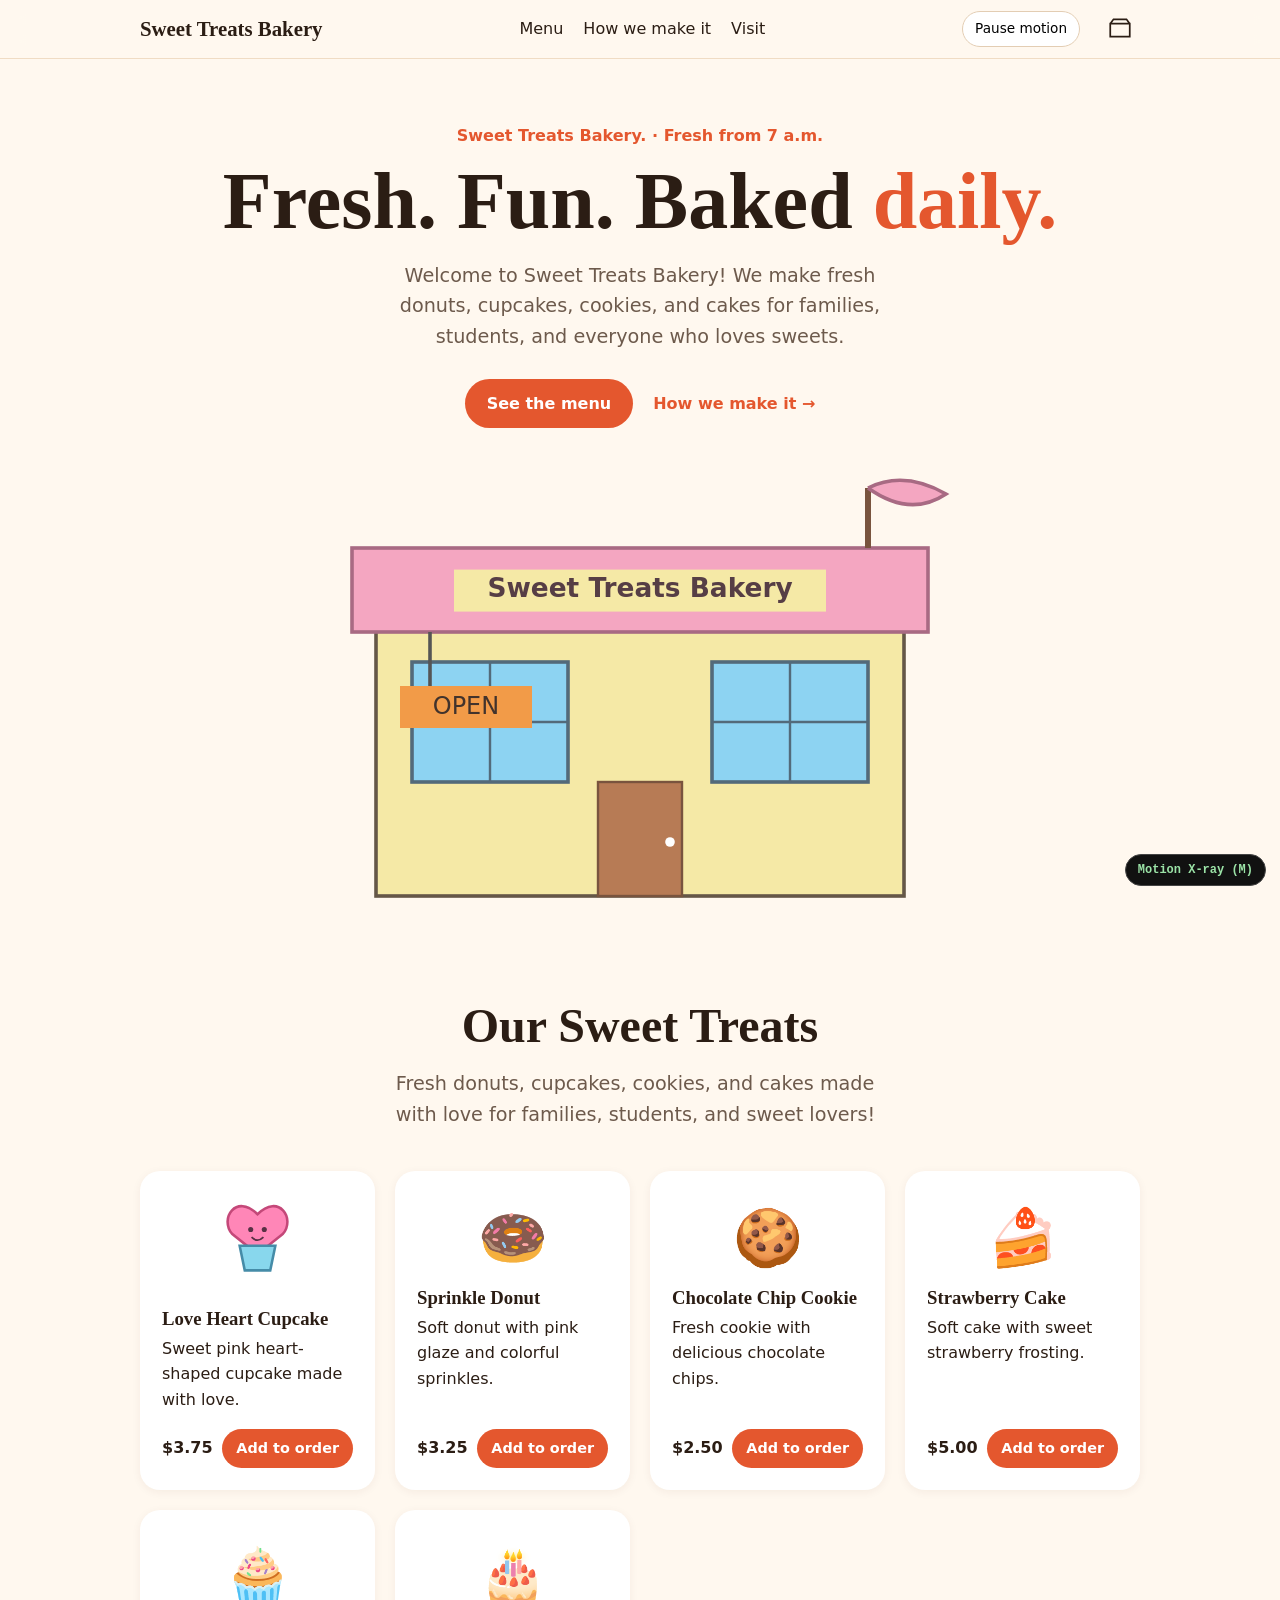
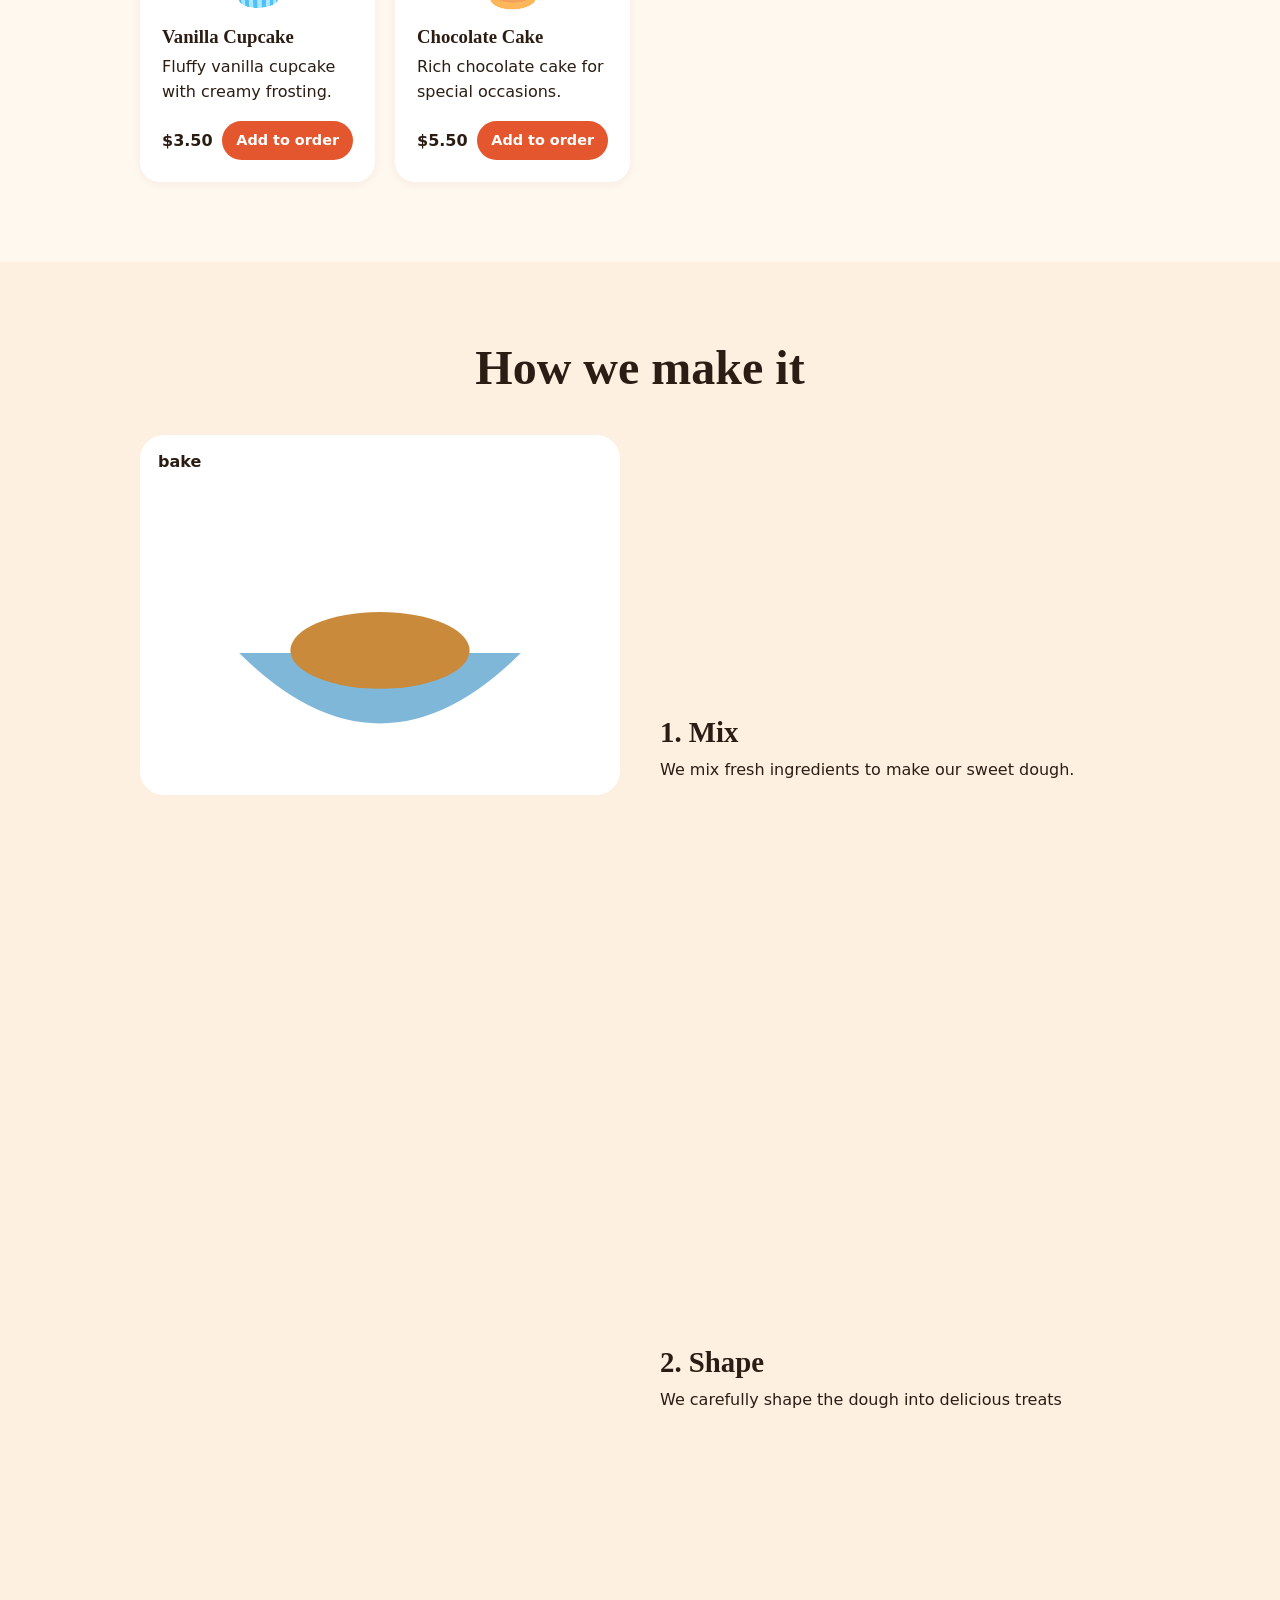
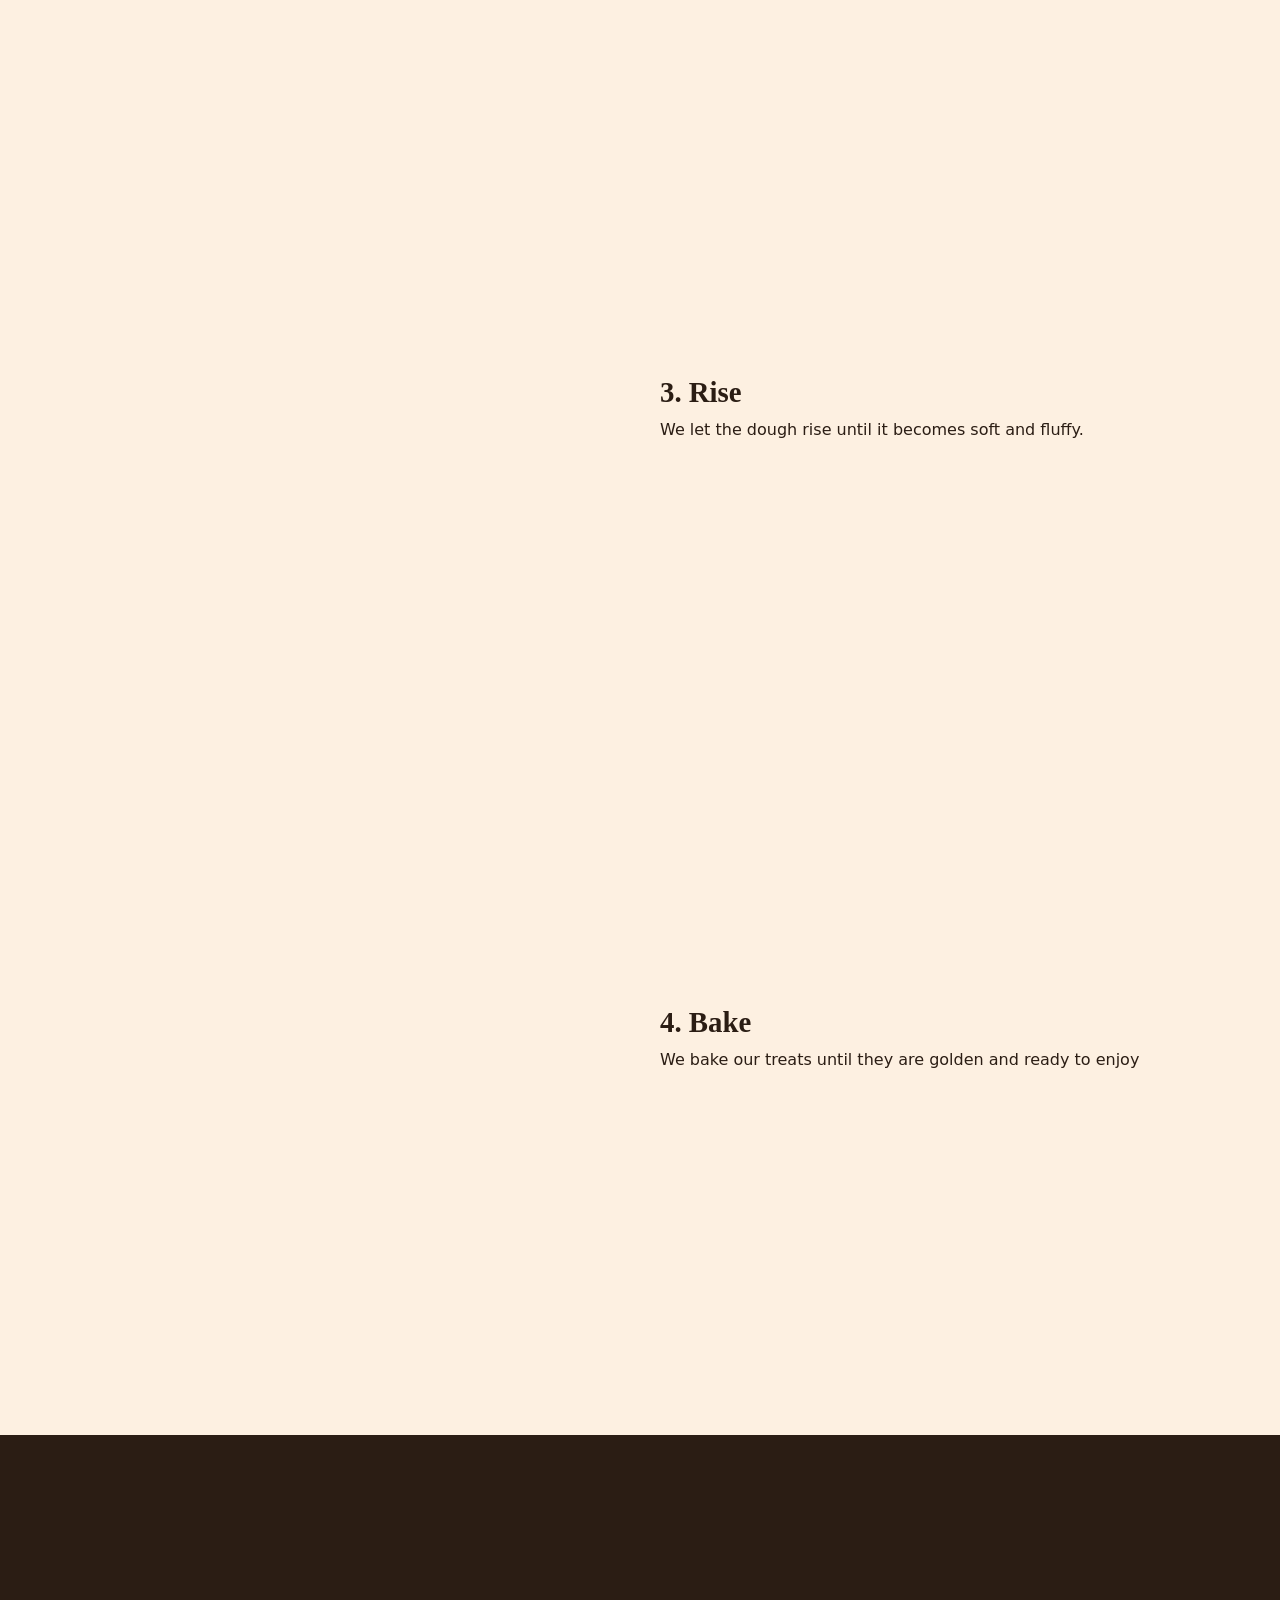
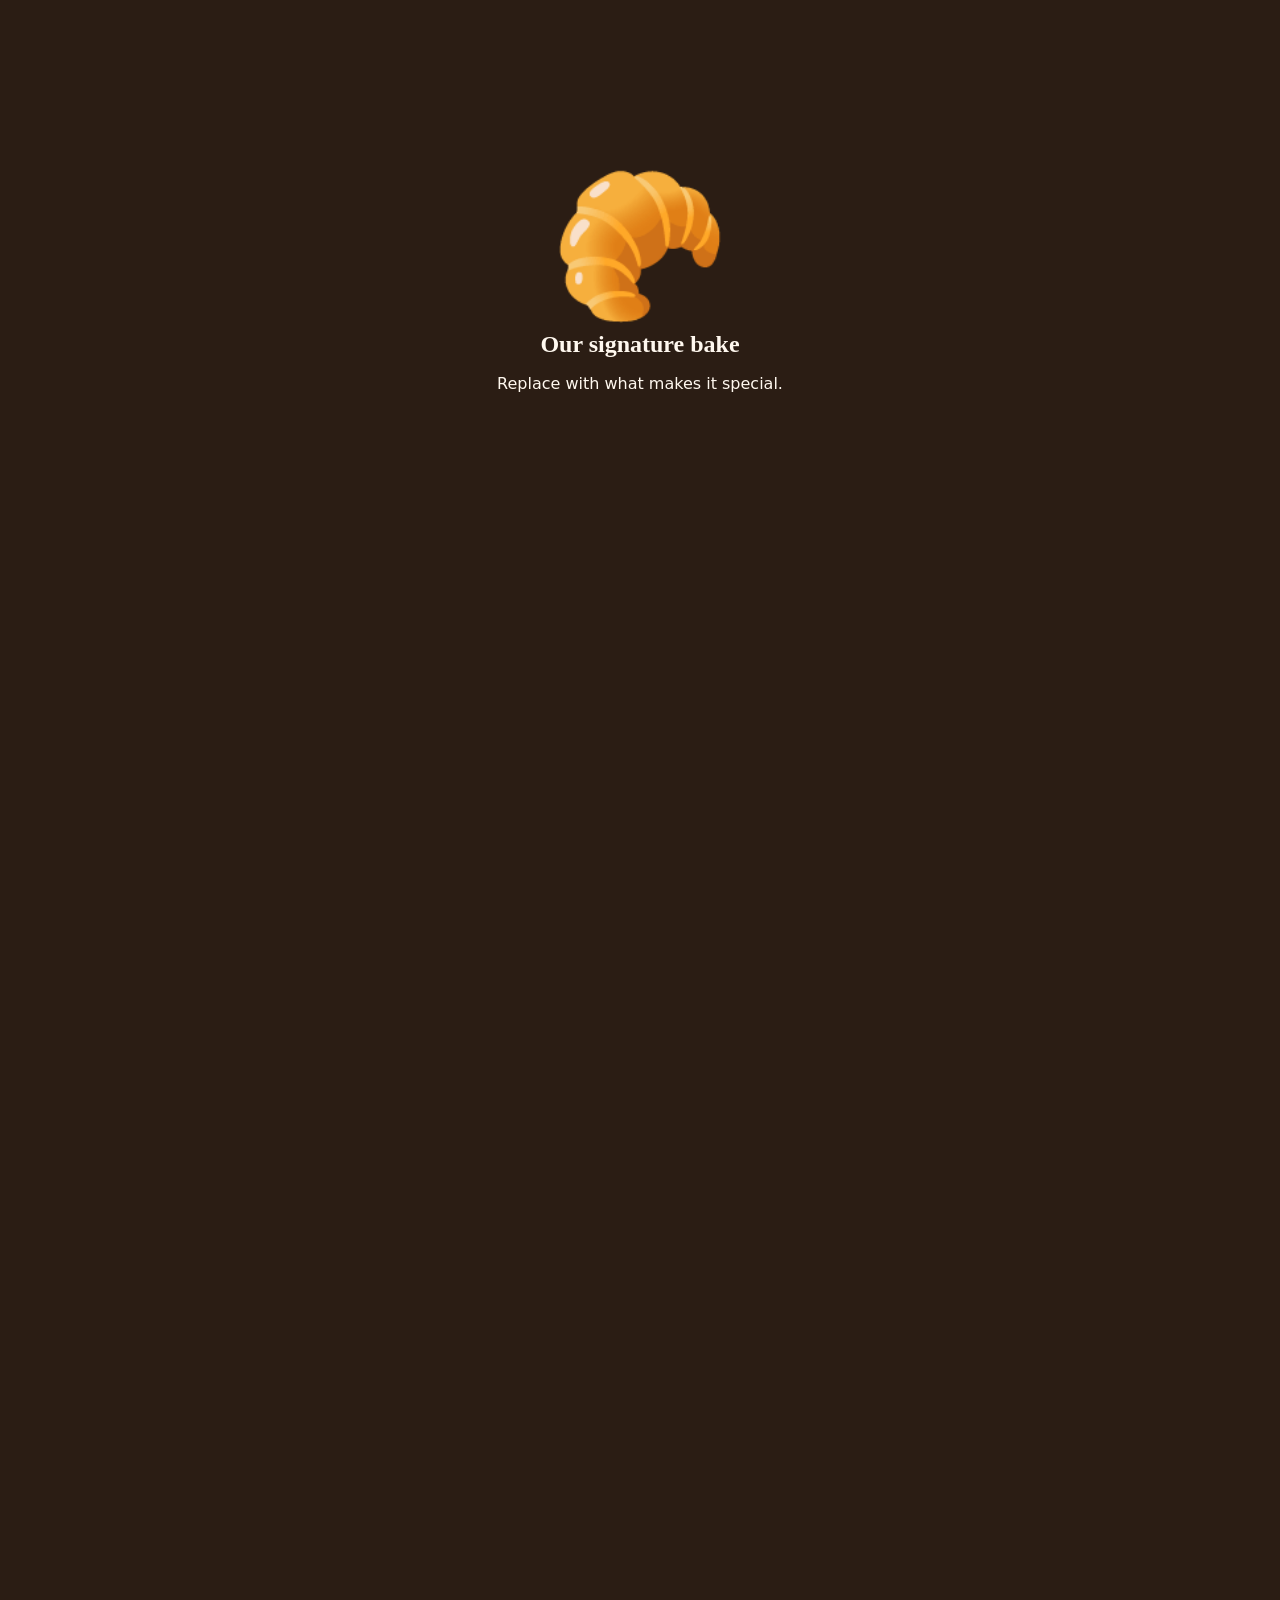
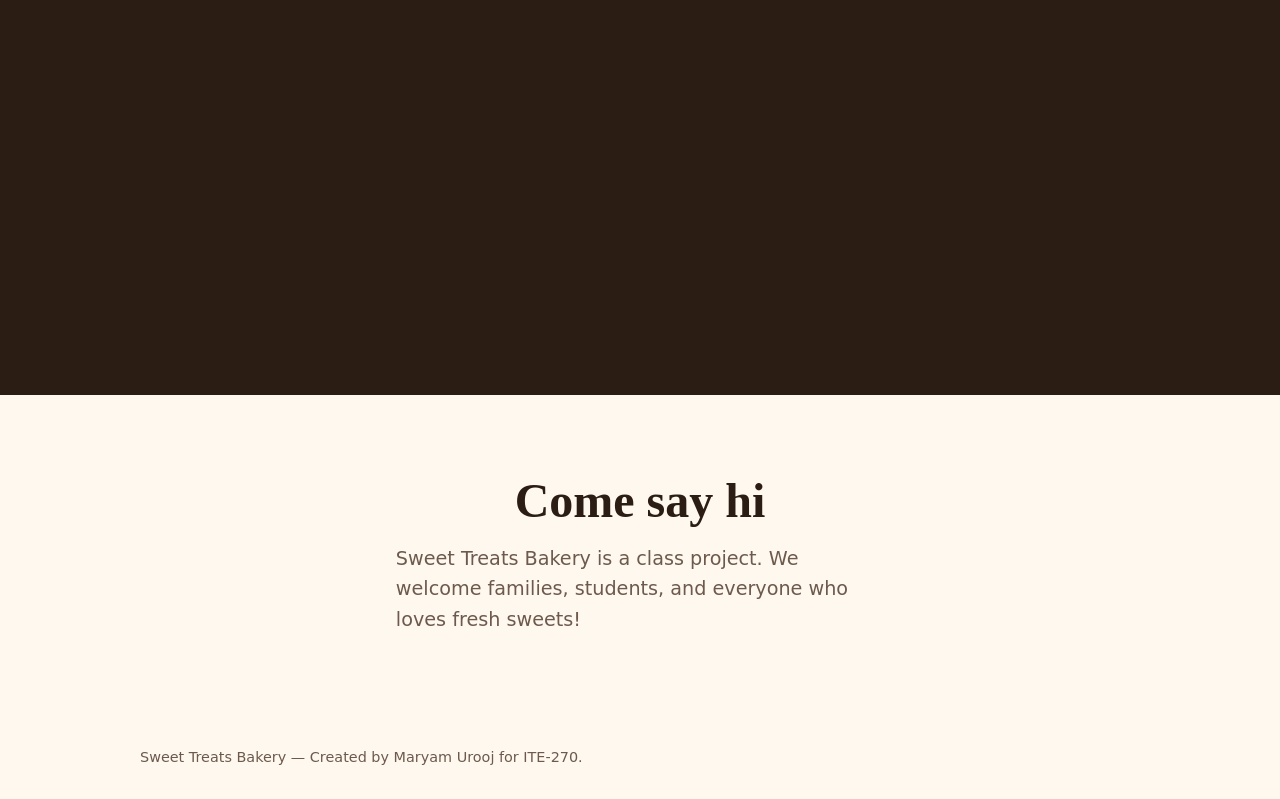
==== index.html @ 1895ac95 "Add files via upload" ====
<!doctype html>
<html lang="en">
<head>
  <meta charset="utf-8">
  <meta name="viewport" content="width=device-width, initial-scale=1">
  <!-- TODO: rename to your shop -->
  <title>Sweet Treats Bakery</title>
  <link rel="stylesheet" href="styles.css">
</head>
<body>
  <!-- ITE 270 · Module 5 · Bakery Motion Lab starter
       The layout and content are done. Your job is the MOTION.
       Work through STEP 0 to STEP 10 in the lesson. Each step has a matching
       "STEP" comment in styles.css or script.js. Press M to open the Motion X-ray. -->

  <nav class="nav" aria-label="Main">
    <div class="wrap">
      <a class="logo" href="#top">Sweet Treats Bakery</a>
      <ul>
        <li><a href="#menu">Menu</a></li>
        <li><a href="#story">How we make it</a></li>
        <li><a href="#visit">Visit</a></li>
      </ul>
      <!-- STEP 9: this button pauses every looping animation -->
      <button class="pill" id="pauseBtn" type="button" aria-pressed="false">Pause motion</button>
      <button class="cart" id="cart" type="button" aria-label="Your order">
        <svg viewBox="0 0 24 24" aria-hidden="true"><path d="M3 8h18v12H3zM3 8l3-4h12l3 4" fill="none" stroke="currentColor" stroke-width="1.6"/></svg>
        <span class="count" id="count" hidden>0</span>
      </button>
    </div>
  </nav>

  <main id="top">
    <!-- ===== HERO ===== -->
    <header class="hero">
      <div class="wrap">
        <p class="eyebrow">Sweet Treats Bakery. · Fresh from 7 a.m.</p>
        <!-- STEP 3: each word is a .w with its own --i number for the stagger -->
        <h1><span class="w" style="--i:0">Fresh.</span> <span class="w" style="--i:1">Fun.</span> <span class="w" style="--i:2">Baked</span> <span class="w accent" style="--i:3">daily.</span></h1>
        <p class="lede"><p class="lede">Welcome to Sweet Treats Bakery! We make fresh donuts, cupcakes, cookies, and cakes for families, students, and everyone who loves sweets.</p>
        <div class="ctas">
          <a class="btn" href="#menu">See the menu</a>
          <a class="link" href="#story">How we make it <span aria-hidden="true">→</span></a>
        </div>
      </div>

      <!-- STEP 4: animate at least two parts of this illustration.
           Ready-made hooks: .steam (3 puffs), .awning, .sign, .mascot.
           Add your own shapes and classes too. -->
      <svg class="shop" viewBox="0 0 600 380"
     role="img" aria-labelledby="shopTitle">
  <title id="shopTitle">Sweet Treats Bakery storefront</title>

  <!-- Yellow bakery building -->
  <rect x="80" y="115" width="440" height="245"
        fill="#F5E9A6" stroke="#655747" stroke-width="3"/>

  <!-- Pink rectangular roof -->
  <rect x="60" y="70" width="480" height="70"
        fill="#F4A6C1" stroke="#A86A83" stroke-width="3"/>

  <!-- Bakery name -->
  <rect x="145" y="88" width="310" height="35"
        fill="#F5E9A6"/>

  <text x="300" y="111" text-anchor="middle"
        font-size="22" font-weight="bold" fill="#563E45">
    Sweet Treats Bakery
  </text>

  <!-- Left blue window -->
  <!-- Moving heart-shaped cupcake -->
<rect x="110" y="165" width="130" height="100"
        fill="#8DD3F2" stroke="#536A7A" stroke-width="3"/>
  <path d="M175 165 V265 M110 215 H240"
        stroke="#536A7A" stroke-width="2"/>

  <!-- Right blue window -->
  <rect x="360" y="165" width="130" height="100"
        fill="#8DD3F2" stroke="#536A7A" stroke-width="3"/>
  <path d="M425 165 V265 M360 215 H490"
        stroke="#536A7A" stroke-width="2"/>

  <!-- Brown door -->
  <rect x="265" y="265" width="70" height="95"
        fill="#B77B55" stroke="#79543E" stroke-width="2"/>
  <circle cx="325" cy="315" r="4" fill="white"/>

  <!-- Swinging OPEN sign -->
  <g class="open-sign">
    <line x1="125" y1="140" x2="125" y2="185"
          stroke="#555" stroke-width="3"/>
    <rect x="100" y="185" width="110" height="35"
          fill="#F29B48"/>
    <text x="155" y="208" text-anchor="middle"
          font-size="20" fill="#42332C">
      OPEN
    </text>
  </g>

  <!-- Flag pole -->
  <line x1="490" y1="70" x2="490" y2="20"
        stroke="#79543E" stroke-width="5"/>

  <!-- Waving pink flag -->
  <g class="flag">
    <path d="M490 20 Q520 5 555 25 Q525 45 490 20"
          fill="#F4A6C1"
          stroke="#A86A83" stroke-width="3"/>
  </g>
</svg>
    </header>

    <!-- ===== MENU ===== -->
    
<section class="band" id="menu" aria-labelledby="menuTitle">
  <div class="wrap">
    <h2 id="menuTitle">Our Sweet Treats</h2>
    <p class="lede">
      Fresh donuts, cupcakes, cookies, and cakes made
      with love for families, students, and sweet lovers!
    </p>

    <div class="grid">

      <!-- Heart Cupcake -->
      <article class="card reveal" style="--i:0" data-name="Love Heart Cupcake">
        <div class="art" aria-hidden="true">
          <svg viewBox="0 0 100 100" width="85" height="85">
            <path d="M50 25 C25 0 5 30 20 48
                     L50 72 L80 48 C95 30 75 0 50 25Z"
                  fill="#ff86b7" stroke="#c44879"
                  stroke-width="3"/>
            <path d="M29 62 L71 62 L65 91 L35 91Z"
                  fill="#88d7ed" stroke="#458ca8"
                  stroke-width="3"/>
            <circle cx="42" cy="43" r="3" fill="#573144"/>
            <circle cx="58" cy="43" r="3" fill="#573144"/>
            <path d="M43 52 Q50 59 57 52"
                  fill="none" stroke="#573144"
                  stroke-width="2"/>
          </svg>
        </div>
        <h3>Love Heart Cupcake</h3>
        <p>Sweet pink heart-shaped cupcake made with love.</p>
        <div class="row">
          <span class="price">$3.75</span>
          <button class="btn small add" type="button">Add to order</button>
        </div>
      </article>

      <!-- Donut -->
      <article class="card reveal" style="--i:1" data-name="Sprinkle Donut">
        <div class="art" aria-hidden="true">🍩</div>
        <h3>Sprinkle Donut</h3>
        <p>Soft donut with pink glaze and colorful sprinkles.</p>
        <div class="row">
          <span class="price">$3.25</span>
          <button class="btn small add" type="button">Add to order</button>
        </div>
      </article>

      <!-- Cookie -->
      <article class="card reveal" style="--i:2" data-name="Chocolate Chip Cookie">
        <div class="art" aria-hidden="true">🍪</div>
        <h3>Chocolate Chip Cookie</h3>
        <p>Fresh cookie with delicious chocolate chips.</p>
        <div class="row">
          <span class="price">$2.50</span>
          <button class="btn small add" type="button">Add to order</button>
        </div>
      </article>

      <!-- Strawberry Cake -->
      <article class="card reveal" style="--i:3" data-name="Strawberry Cake">
        <div class="art" aria-hidden="true">🍰</div>
        <h3>Strawberry Cake</h3>
        <p>Soft cake with sweet strawberry frosting.</p>
        <div class="row">
          <span class="price">$5.00</span>
          <button class="btn small add" type="button">Add to order</button>
        </div>
      </article>

      <!-- Vanilla Cupcake -->
      <article class="card reveal" style="--i:4" data-name="Vanilla Cupcake">
        <div class="art" aria-hidden="true">🧁</div>
        <h3>Vanilla Cupcake</h3>
        <p>Fluffy vanilla cupcake with creamy frosting.</p>
        <div class="row">
          <span class="price">$3.50</span>
          <button class="btn small add" type="button">Add to order</button>
        </div>
      </article>

      <!-- Chocolate Cake -->
      <article class="card reveal" style="--i:5" data-name="Chocolate Cake">
        <div class="art" aria-hidden="true">🎂</div>
        <h3>Chocolate Cake</h3>
        <p>Rich chocolate cake for special occasions.</p>
        <div class="row">
          <span class="price">$5.50</span>
          <button class="btn small add" type="button">Add to order</button>
        </div>
      </article>

    </div>
  </div>
</section>


    <!-- ===== STEP 6: SCROLL STORY. Choose OPTION A or OPTION B and delete the other. ===== -->

    <!-- OPTION A: pinned picture + steps. An IntersectionObserver sets data-step on #stage. -->
    <section class="band tint" id="story" aria-labelledby="storyTitle">
      <div class="wrap">
        <h2 id="storyTitle">How we make it</h2>
        <div class="story">
          <div class="stage" id="stage" data-step="mix" aria-hidden="true">
            <svg viewBox="0 0 300 240">
              <path class="bowl" d="M40 150Q150 260 260 150Z" fill="#7fb7d8"/>
              <ellipse class="dough" cx="150" cy="148" rx="70" ry="30" fill="#f4e3c3"/>
            </svg>
            <p class="stage-label" id="stageLabel">Mix</p>
          </div>
          <div class="steps">
            <article class="step" data-step="mix"><h3>1. Mix</h3><p>We mix fresh ingredients to make our sweet dough.</p></article>
            <article class="step" data-step="shape"><h3>2. Shape</h3><p>We carefully shape the dough into delicious treats</p></article>
            <article class="step" data-step="rise"><h3>3. Rise</h3><p>We let the dough rise until it becomes soft and fluffy.</p></article>
            <article class="step" data-step="bake"><h3>4. Bake</h3><p>We bake our treats until they are golden and ready to enjoy</p></article>
          </div>
        </div>
      </div>
    </section>

    <!-- OPTION B: product zoom. Scroll progress writes --p (0 to 1) on #zoom. -->
    <section class="zoom" id="zoom" aria-labelledby="zoomTitle">
      <div class="zoom-stage">
        <div class="zoom-art" aria-hidden="true">🥐</div>
        <h2 id="zoomTitle">Our signature bake</h2>
        <p class="zoom-text">Replace with what makes it special.</p>
      </div>
    </section>

    <!-- ===== VISIT ===== -->
    <section class="band" id="visit" aria-labelledby="visitTitle">
      <div class="wrap">
        <h2 id="visitTitle">Come say hi</h2>
        <p class="lede">Sweet Treats Bakery is a class project. We welcome families, students, and everyone who loves fresh sweets!</p>
      </div>
    </section>
  </main>

  <footer class="foot"><div class="wrap"><p>Sweet Treats Bakery — Created by Maryam Urooj for ITE-270.</p></div></footer>

  <!-- STEP 7: announce what happened, for screen readers and everyone else -->
  <div class="toast" id="toast" role="status" aria-live="polite"></div>

  <script src="script.js"></script>
  <!-- Motion X-ray: press M. Remove this line before you publish if you like. -->
  <script src="motion-xray.js"></script>
</body>
</html>
---- styles.css ----
/* ==========================================================================
   Crumbs & Co. starter  ·  ITE 270 Module 5
   Part 1 (LAYOUT) is finished: you can restyle it, but you don't need to.
   Part 2 (MOTION) is yours: work through the STEP blocks in order.
   ========================================================================== */

/* ---------- STEP 1: motion tokens -------------------------------------------
   Name your durations and curves once, then use the names everywhere.
   These defaults work. Tune them to fit your shop's personality.          */
:root {
  --fast: 180ms;                                /* presses, small color changes */
  --med: 450ms;                                 /* hovers, cards, panels */
  --slow: 900ms;                                /* entrances, big moments */
  --ease-out: cubic-bezier(.2, .8, .2, 1);      /* things arriving */
  --ease-in: cubic-bezier(.5, 0, .75, 0);       /* things leaving */
  --ease-spring: cubic-bezier(.34, 1.56, .64, 1); /* playful overshoot */

  /* colors and type */
  --cream: #fff8ef; --crust: #e4572e; --toast: #9c4a3a; --ink: #2b1d14; --muted: #6d5a4c; --tint: #fdf0e1;
  --font: "Trebuchet MS", "Segoe UI", system-ui, sans-serif;
  --display: Georgia, "Times New Roman", serif;
}

/* ==========================================================================
   PART 1 · LAYOUT (done)
   ========================================================================== */
* { box-sizing: border-box; }
[hidden] { display: none !important; }
html { scroll-behavior: smooth; }
body { margin: 0; font-family: var(--font); color: var(--ink); background: var(--cream); line-height: 1.6; }
h1, h2, h3 { font-family: var(--display); line-height: 1.1; margin: 0; }
p { margin: 0; }
a { color: var(--crust); }
:focus-visible { outline: 3px solid var(--crust); outline-offset: 3px; border-radius: 6px; }
.wrap { max-width: 1040px; margin: 0 auto; padding-inline: 20px; }

.nav { position: sticky; top: 0; z-index: 10; background: rgba(255, 248, 239, .85); backdrop-filter: blur(12px); border-bottom: 1px solid #f0dcc4; }
.nav .wrap { display: flex; align-items: center; gap: 20px; height: 58px; }
.logo { font-family: var(--display); font-weight: 700; font-size: 1.3rem; color: var(--ink); text-decoration: none; }
.nav ul { display: flex; gap: 20px; list-style: none; margin: 0 auto; padding: 0; }
.nav ul a { color: var(--ink); text-decoration: none; }
.pill { font: inherit; font-size: .85rem; border: 1px solid #e3cdb3; background: #fff; border-radius: 999px; padding: 6px 12px; cursor: pointer; }
.pill[aria-pressed="true"] { background: var(--ink); color: #fff; }
.cart { position: relative; width: 40px; height: 40px; border: 0; background: none; color: var(--ink); cursor: pointer; }
.cart svg { width: 26px; height: 26px; }
.count { position: absolute; top: 0; right: 0; min-width: 18px; height: 18px; padding: 0 5px; border-radius: 9px; background: var(--crust); color: #fff; font-size: 11px; font-weight: 700; display: grid; place-items: center; }
@media (max-width: 640px) { .nav ul { display: none; } .pill { margin-left: auto; } }

.hero { text-align: center; padding-top: 64px; overflow: hidden; }
.eyebrow { color: var(--crust); font-weight: 700; margin-bottom: 8px; }
h1 { font-size: clamp(2.6rem, 8vw, 5rem); }
.accent { color: var(--crust); }
.lede { font-size: 1.2rem; color: var(--muted); max-width: 40ch; margin: 16px auto 0; }
.ctas { display: flex; gap: 20px; justify-content: center; align-items: center; flex-wrap: wrap; margin-top: 26px; }
.btn { font: inherit; font-weight: 700; display: inline-block; border: 0; border-radius: 999px; padding: 12px 22px; background: var(--crust); color: #fff; text-decoration: none; cursor: pointer; }
.btn.small { padding: 8px 14px; font-size: .9rem; }
.link { font-weight: 700; text-decoration: none; }
.shop { display: block; width: min(720px, 100%); height: auto; margin: 36px auto 0; overflow: visible; }

.band { padding-block: 80px; }
.band.tint { background: var(--tint); }
.band h2 { font-size: clamp(2rem, 5vw, 3rem); text-align: center; }
.grid { display: grid; grid-template-columns: repeat(auto-fill, minmax(230px, 1fr)); gap: 20px; margin-top: 40px; }
.card { background: #fff; border-radius: 20px; padding: 22px; display: flex; flex-direction: column; gap: 6px; box-shadow: 0 2px 10px rgba(80, 40, 10, .06); }
.card .art { font-size: 3.5rem; text-align: center; }
.card .row { display: flex; justify-content: space-between; align-items: center; margin-top: auto; padding-top: 10px; }
.price { font-weight: 700; }

.story { display: grid; grid-template-columns: 1fr 1fr; gap: 40px; margin-top: 40px; }
.stage { position: sticky; top: 90px; height: 360px; border-radius: 24px; background: #fff; display: grid; place-items: center; }
.stage svg { width: 80%; height: auto; }
.stage-label { position: absolute; top: 14px; left: 18px; font-weight: 700; }
.step { min-height: 70vh; display: flex; flex-direction: column; justify-content: center; gap: 8px; }
.step h3 { font-size: 1.8rem; }
@media (max-width: 720px) { .story { grid-template-columns: 1fr; } .stage { top: 64px; height: 40vh; z-index: 2; } }

.zoom { --p: 0; height: 240vh; background: #2b1d14; color: #fff8ef; }
.zoom-stage { position: sticky; top: 0; height: 100vh; display: grid; place-content: center; justify-items: center; gap: 14px; text-align: center; padding-inline: 20px; }
.zoom-art { font-size: 9rem; line-height: 1; }

.foot { padding: 30px 0; color: var(--muted); font-size: .9rem; }
.toast { position: fixed; left: 50%; bottom: 20px; transform: translateX(-50%); background: var(--ink); color: #fff; padding: 10px 18px; border-radius: 999px; opacity: 0; pointer-events: none; }
.toast.show { opacity: 1; }

/* ==========================================================================
   PART 2 · MOTION (yours)
   Write a motion sentence in MOTION-LOG.md for every animation you add.
   ========================================================================== */

/* ---------- STEP 2: hover, focus and press feedback (R1) --------------------
   1. Put a transition on the BASE rule of .btn and .card (not on :hover).
   2. Lift on :hover AND :focus-visible (cards: use .card:focus-within).
   3. Press down on :active.
   Animate transform (and box-shadow on cards if you like). Never "transition: all". */

.btn { transition: transform var(--fast) ease, background var(--fast) ease; }
.btn:hover, .btn:focus-visible { transform: translateY(-2px); }
.btn:active { transform: scale(.97); }
.card {
 transition: transform var(--med) var(--ease-out);
}
.card:hover,
.card:focus-within {
 transform: translateY(-4px);  
}
.card:active {
  transform: scale(.97);
}

/* ---------- STEP 3: load sequence with stagger (R2) -------------------------
   1. .hero .w needs display: inline-block (inline spans ignore transform).
   2. Write @keyframes rise-in with only a "from" block.
   3. animation: rise-in var(--slow) var(--ease-out) both;
      animation-delay: calc(var(--i) * 120ms + 100ms);
   4. Bring .lede and .ctas in after the last word.                        */


@keyframes rise-in { from { opacity: 0; transform: translateY(.6em); } }
.hero .w {


    display: inline-block;
  animation: rise-in var(--slow) var(--ease-out) both;
  animation-delay: calc(var(--i) * 120ms + 100ms);
}
/* ---------- STEP 4: bring the illustration to life (R3) ---------------------
   Animate at least two parts. For each SVG part:
     transform-box: fill-box;          (measure from the shape itself)
     transform-origin: ...;            (where should it pivot?)
   Ideas: .puff rises and fades (stagger with var(--d)), .awning sways,
   .mascot bounces (squash and stretch!), .eye blinks, .sign swings.       */

/* Sweet Treats Bakery waving flag */
.flag {
  transform-box: fill-box;
  transform-origin: 0% 50%;
  animation: flag-wave 2s ease-in-out infinite alternate;
}

@keyframes flag-wave {
  from {
    transform: rotate(-5deg);
  }
  to {
    transform: rotate(5deg);
  }
}

/* Sweet Treats Bakery swinging OPEN sign */
.open-sign {
  transform-box: fill-box;
  transform-origin: 25% 0%;
  animation: sign-swing 2s ease-in-out infinite alternate;
}

@keyframes sign-swing {
  from {
    transform: rotate(-4deg);
  }
  to {
    transform: rotate(4deg);
  }
}
/* ---------- STEP 5: reveal on scroll (R4) -----------------------------------
   .reveal         gets a transition on opacity and transform, delayed by --i.
   .reveal.pending is the hidden starting state (opacity 0, moved down).
   JavaScript adds .pending only to cards below the fold, then removes it. */

.reveal {
  transition:
    opacity var(--med) var(--ease-out),
    transform var(--med) var(--ease-out);
  transition-delay: calc(var(--i, 0) * 100ms);
}

.reveal.pending {
  opacity: 0;
  transform: translateY(24px);
}

/* ---------- STEP 6: scroll story (R5) ---------------------------------------
   OPTION A: style each state of the stage, for example
     .stage[data-step="rise"] .dough { transform: scale(1.2, 1.8); }
     .stage[data-step="bake"] .dough { fill: #c98a3c; }
   Give .dough transform-box, a bottom-center origin, and a slow transition.
   OPTION B: map --p to the art and text, for example
     .zoom-art { transform: scale(calc(.5 + var(--p) * .8)); }             */

/* Step 6: Bakery story animation */
.stage .dough {
  transform-box: fill-box;
  transform-origin: 50% 100%;
  transition: transform 900ms var(--ease-out),
              fill 900ms ease;
}

.stage[data-step="rise"] .dough {
  transform: scale(1.2, 1.8);
}

.stage[data-step="bake"] .dough {
  fill: #c98a3c;
}

/* ---------- STEP 7: click feedback (R6) -------------------------------------
   Most of this step is JavaScript. Style the toast's entrance here:
   transition .toast's transform and opacity so it slides up when .show is added. */

.toast {
  opacity: 0;
  transform: translate(-50%, 20px);
  transition:
    opacity var(--med) var(--ease-out),
    transform var(--med) var(--ease-out);
  pointer-events: none;
}

.toast.show {
  opacity: 1;
  transform: translate(-50%, 0);
}

/* ---------- STEP 9: motion for everyone (R8) --------------------------------
   1. html.paused should pause every animation (animation-play-state).
   2. @media (prefers-reduced-motion: reduce) { ... } removes travel, loops,
      and parallax. Content must still appear.                              */
/* Pause all CSS animations */
html.paused *,
html.paused *::before,
html.paused *::after {
  animation-play-state: paused !important;
}
@media (prefers-reduced-motion: reduce) {
  .hero .w,
  .awning,
  .sign {
    animation: none !important;
  }

  .reveal,
  .reveal.pending {
    opacity: 1 !important;
    transform: none !important;
    transition: none !important;
  }

  .stage .dough {
    transition: none !important;
  }
}
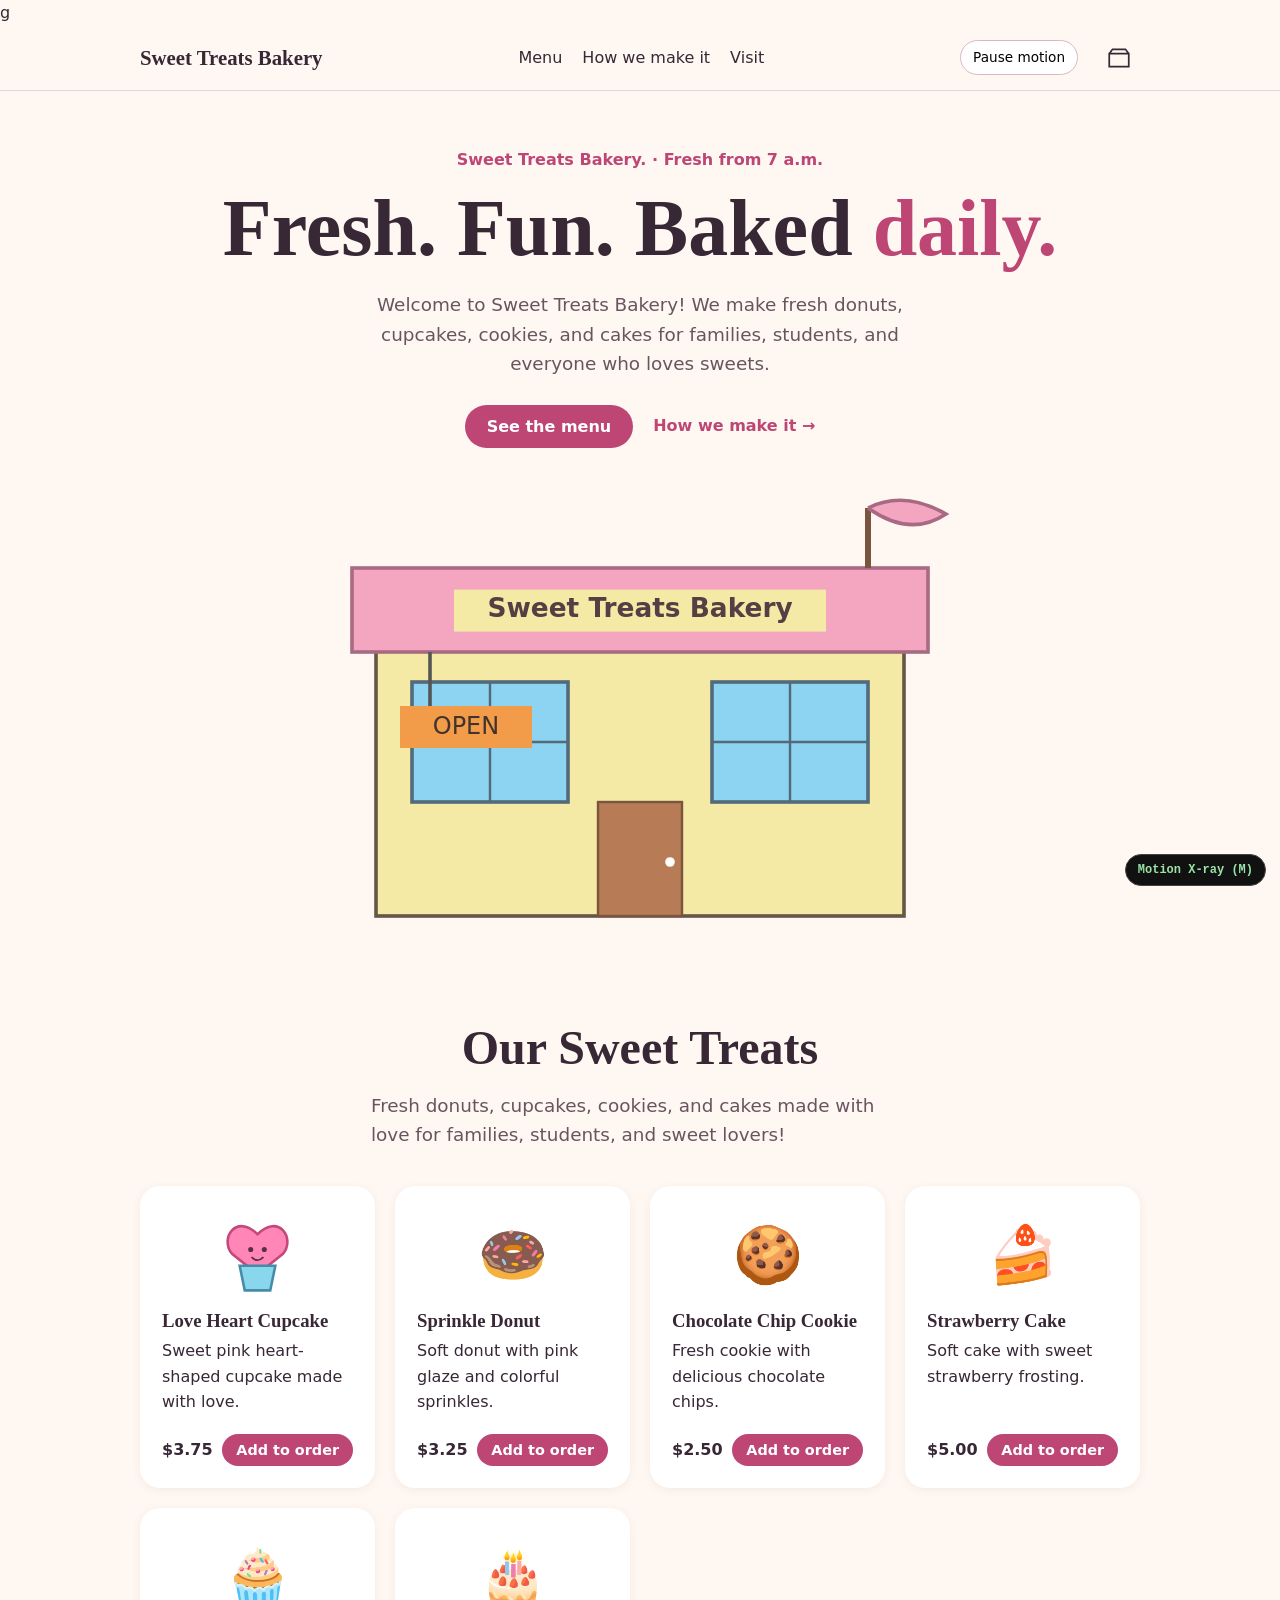
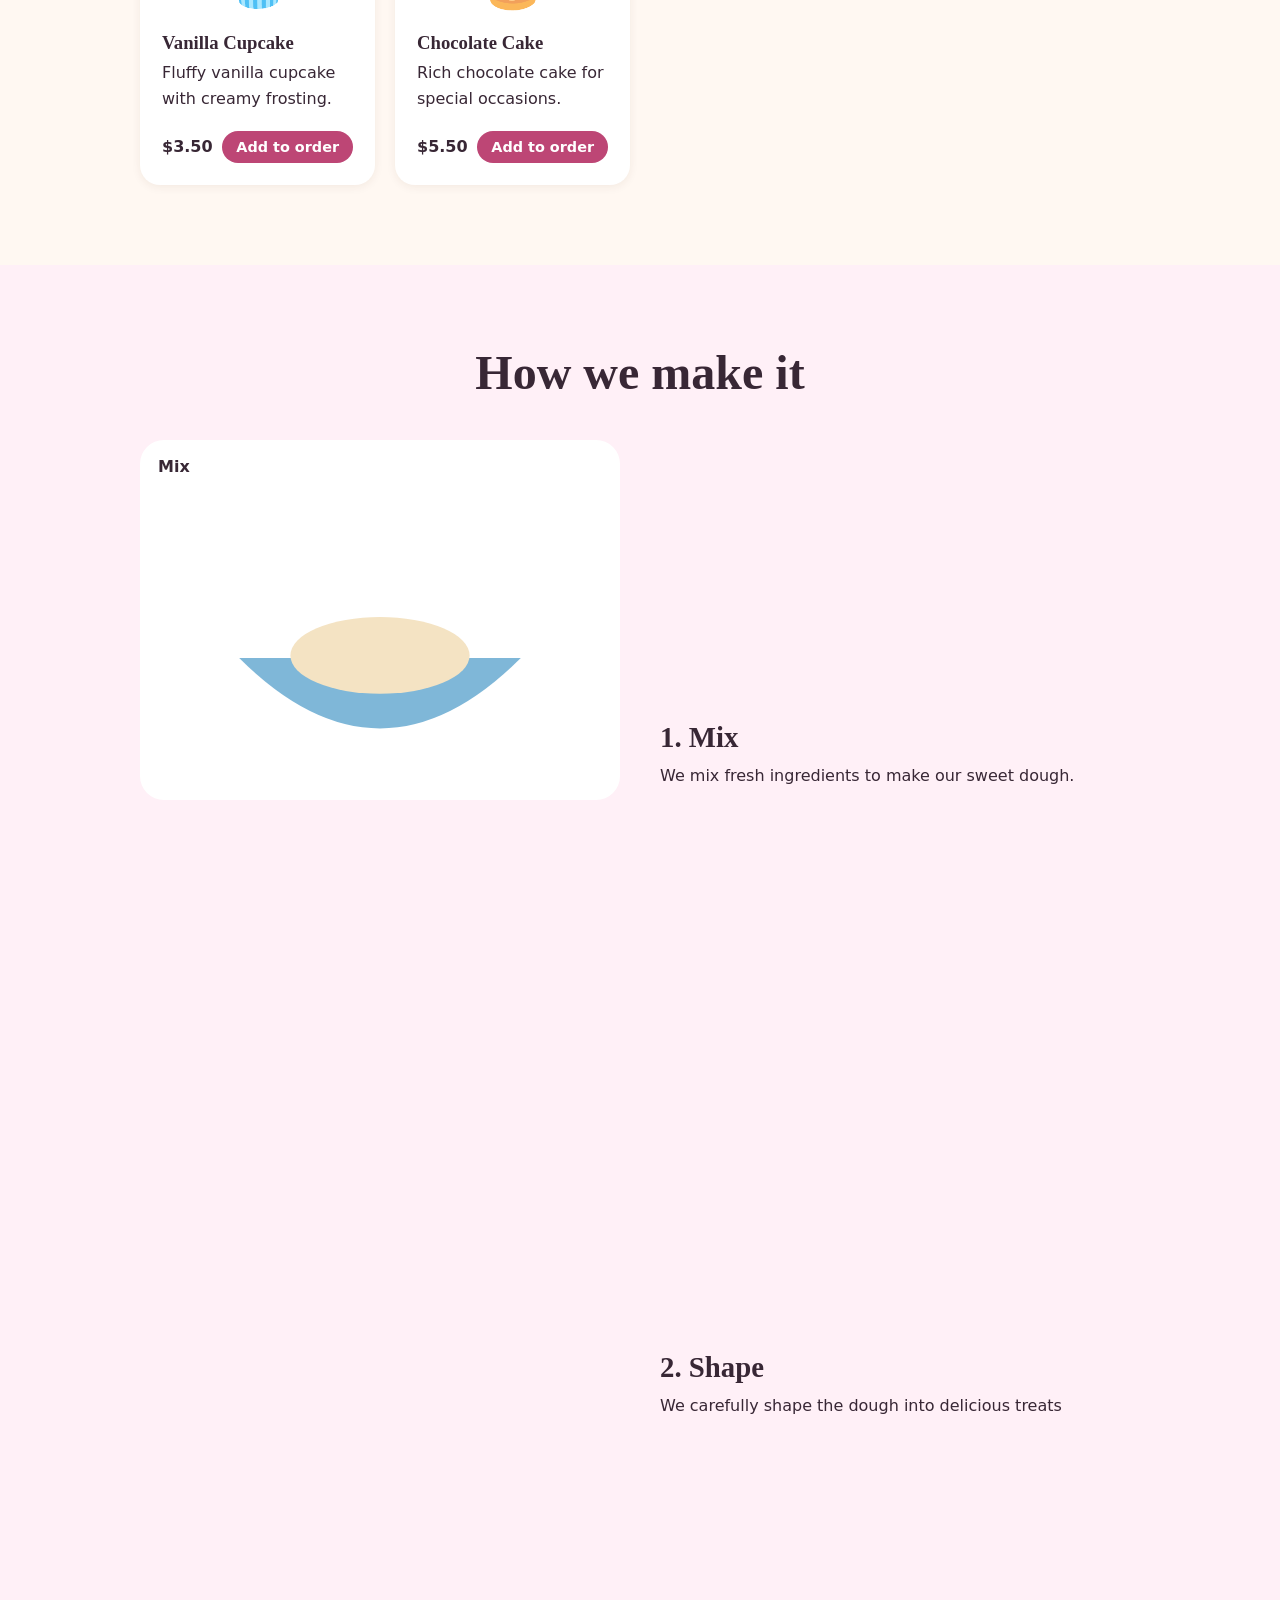
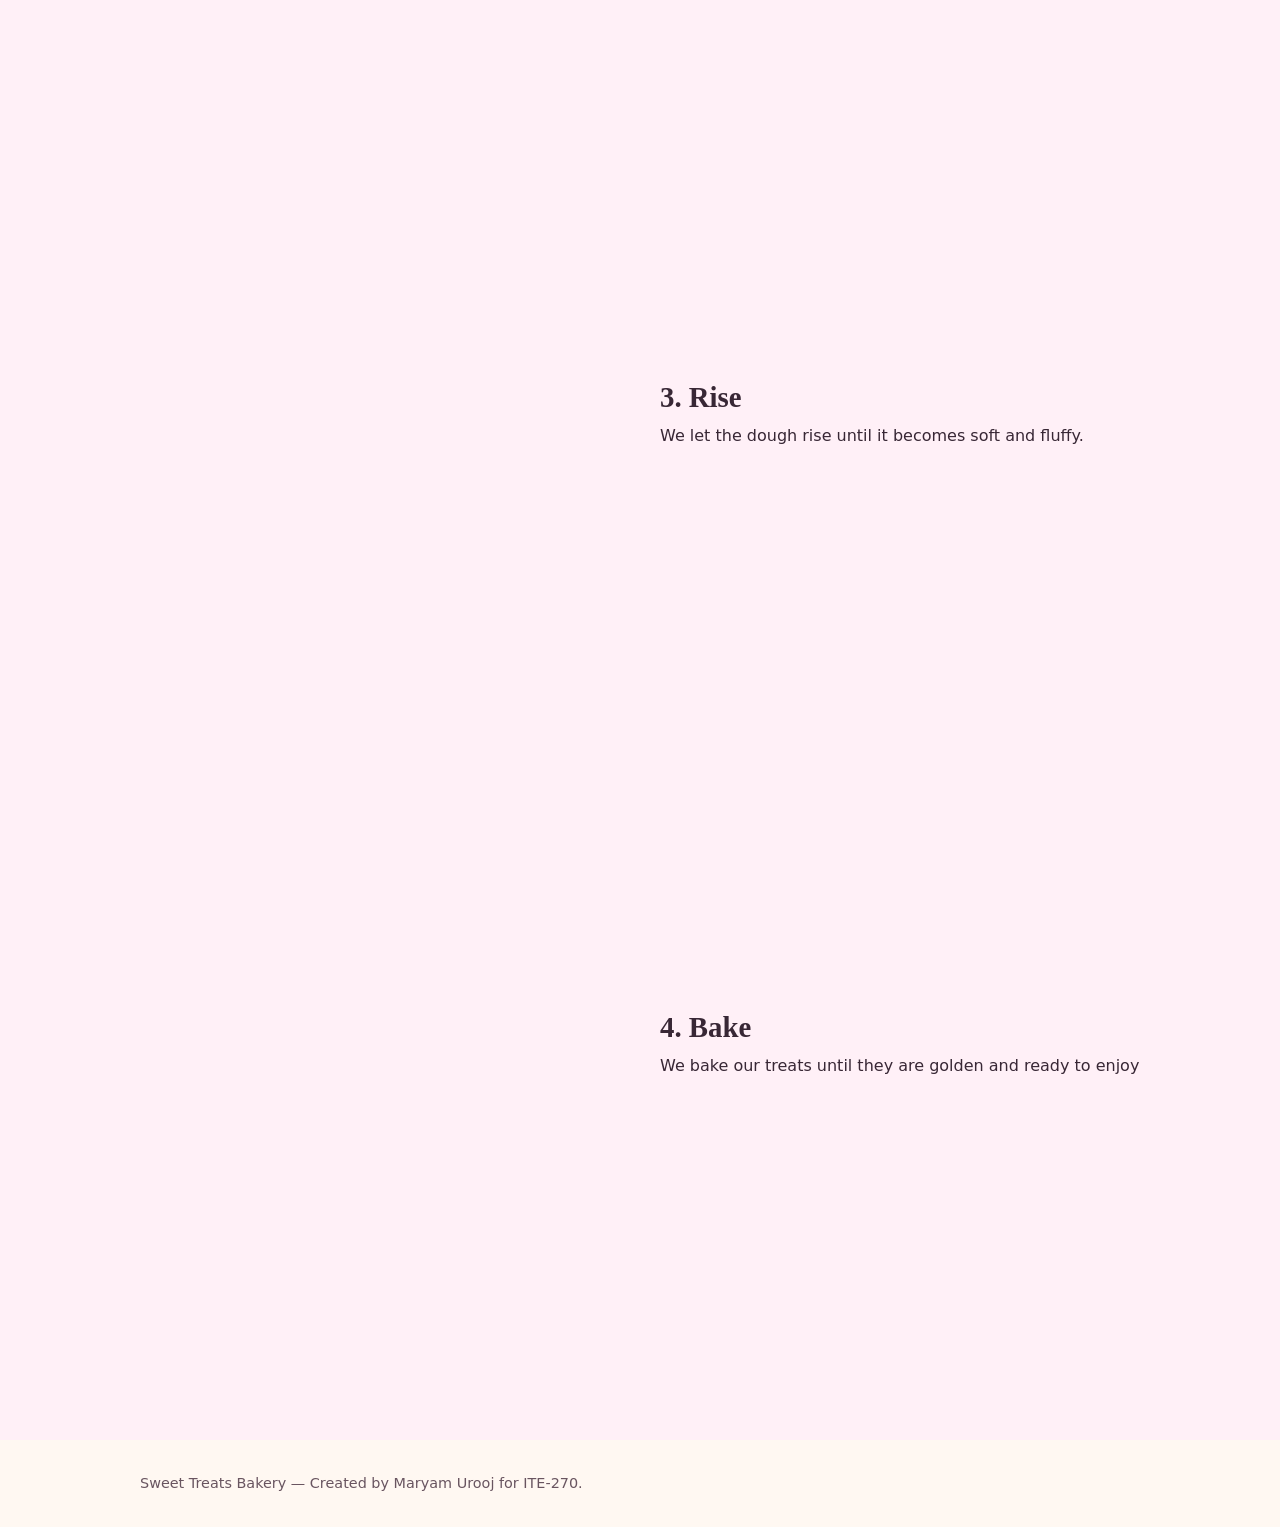
==== commit a6817827: "Add files via upload" ====
--- a/index.html
+++ b/index.html
@@ -1,4 +1,4 @@
-<!doctype html>
+g<!doctype html>
 <html lang="en">
 <head>
   <meta charset="utf-8">
@@ -234,23 +234,7 @@
     </section>
 
     <!-- OPTION B: product zoom. Scroll progress writes --p (0 to 1) on #zoom. -->
-    <section class="zoom" id="zoom" aria-labelledby="zoomTitle">
-      <div class="zoom-stage">
-        <div class="zoom-art" aria-hidden="true">🥐</div>
-        <h2 id="zoomTitle">Our signature bake</h2>
-        <p class="zoom-text">Replace with what makes it special.</p>
-      </div>
-    </section>
-
-    <!-- ===== VISIT ===== -->
-    <section class="band" id="visit" aria-labelledby="visitTitle">
-      <div class="wrap">
-        <h2 id="visitTitle">Come say hi</h2>
-        <p class="lede">Sweet Treats Bakery is a class project. We welcome families, students, and everyone who loves fresh sweets!</p>
-      </div>
-    </section>
-  </main>
-
+    
   <footer class="foot"><div class="wrap"><p>Sweet Treats Bakery — Created by Maryam Urooj for ITE-270.</p></div></footer>
 
   <!-- STEP 7: announce what happened, for screen readers and everyone else -->
--- a/styles.css
+++ b/styles.css
@@ -1,136 +1,390 @@
-/* ==========================================================================
-   Crumbs & Co. starter  ·  ITE 270 Module 5
-   Part 1 (LAYOUT) is finished: you can restyle it, but you don't need to.
-   Part 2 (MOTION) is yours: work through the STEP blocks in order.
-   ========================================================================== */
-
-/* ---------- STEP 1: motion tokens -------------------------------------------
-   Name your durations and curves once, then use the names everywhere.
-   These defaults work. Tune them to fit your shop's personality.          */
+
+/* Sweet Treats Bakery — ITE-270 Final Project */
+
+/* STEP 1 — Motion tokens (R7) */
 :root {
-  --fast: 180ms;                                /* presses, small color changes */
-  --med: 450ms;                                 /* hovers, cards, panels */
-  --slow: 900ms;                                /* entrances, big moments */
-  --ease-out: cubic-bezier(.2, .8, .2, 1);      /* things arriving */
-  --ease-in: cubic-bezier(.5, 0, .75, 0);       /* things leaving */
-  --ease-spring: cubic-bezier(.34, 1.56, .64, 1); /* playful overshoot */
-
-  /* colors and type */
-  --cream: #fff8ef; --crust: #e4572e; --toast: #9c4a3a; --ink: #2b1d14; --muted: #6d5a4c; --tint: #fdf0e1;
+  --fast: 180ms;
+  --med: 450ms;
+  --slow: 780ms;
+
+  --ease-out: cubic-bezier(.2, .8, .2, 1);
+  --ease-in: cubic-bezier(.5, 0, .75, 0);
+  --ease-spring: cubic-bezier(.34, 1.56, .64, 1);
+
+  --cream: #fff8f2;
+  --crust: #bd4675;
+  --ink: #382735;
+  --muted: #695560;
+  --tint: #fff0f7;
+
   --font: "Trebuchet MS", "Segoe UI", system-ui, sans-serif;
   --display: Georgia, "Times New Roman", serif;
 }
 
-/* ==========================================================================
-   PART 1 · LAYOUT (done)
-   ========================================================================== */
-* { box-sizing: border-box; }
-[hidden] { display: none !important; }
-html { scroll-behavior: smooth; }
-body { margin: 0; font-family: var(--font); color: var(--ink); background: var(--cream); line-height: 1.6; }
-h1, h2, h3 { font-family: var(--display); line-height: 1.1; margin: 0; }
-p { margin: 0; }
-a { color: var(--crust); }
-:focus-visible { outline: 3px solid var(--crust); outline-offset: 3px; border-radius: 6px; }
-.wrap { max-width: 1040px; margin: 0 auto; padding-inline: 20px; }
-
-.nav { position: sticky; top: 0; z-index: 10; background: rgba(255, 248, 239, .85); backdrop-filter: blur(12px); border-bottom: 1px solid #f0dcc4; }
-.nav .wrap { display: flex; align-items: center; gap: 20px; height: 58px; }
-.logo { font-family: var(--display); font-weight: 700; font-size: 1.3rem; color: var(--ink); text-decoration: none; }
-.nav ul { display: flex; gap: 20px; list-style: none; margin: 0 auto; padding: 0; }
-.nav ul a { color: var(--ink); text-decoration: none; }
-.pill { font: inherit; font-size: .85rem; border: 1px solid #e3cdb3; background: #fff; border-radius: 999px; padding: 6px 12px; cursor: pointer; }
-.pill[aria-pressed="true"] { background: var(--ink); color: #fff; }
-.cart { position: relative; width: 40px; height: 40px; border: 0; background: none; color: var(--ink); cursor: pointer; }
-.cart svg { width: 26px; height: 26px; }
-.count { position: absolute; top: 0; right: 0; min-width: 18px; height: 18px; padding: 0 5px; border-radius: 9px; background: var(--crust); color: #fff; font-size: 11px; font-weight: 700; display: grid; place-items: center; }
-@media (max-width: 640px) { .nav ul { display: none; } .pill { margin-left: auto; } }
-
-.hero { text-align: center; padding-top: 64px; overflow: hidden; }
-.eyebrow { color: var(--crust); font-weight: 700; margin-bottom: 8px; }
-h1 { font-size: clamp(2.6rem, 8vw, 5rem); }
-.accent { color: var(--crust); }
-.lede { font-size: 1.2rem; color: var(--muted); max-width: 40ch; margin: 16px auto 0; }
-.ctas { display: flex; gap: 20px; justify-content: center; align-items: center; flex-wrap: wrap; margin-top: 26px; }
-.btn { font: inherit; font-weight: 700; display: inline-block; border: 0; border-radius: 999px; padding: 12px 22px; background: var(--crust); color: #fff; text-decoration: none; cursor: pointer; }
-.btn.small { padding: 8px 14px; font-size: .9rem; }
-.link { font-weight: 700; text-decoration: none; }
-.shop { display: block; width: min(720px, 100%); height: auto; margin: 36px auto 0; overflow: visible; }
-
-.band { padding-block: 80px; }
-.band.tint { background: var(--tint); }
-.band h2 { font-size: clamp(2rem, 5vw, 3rem); text-align: center; }
-.grid { display: grid; grid-template-columns: repeat(auto-fill, minmax(230px, 1fr)); gap: 20px; margin-top: 40px; }
-.card { background: #fff; border-radius: 20px; padding: 22px; display: flex; flex-direction: column; gap: 6px; box-shadow: 0 2px 10px rgba(80, 40, 10, .06); }
-.card .art { font-size: 3.5rem; text-align: center; }
-.card .row { display: flex; justify-content: space-between; align-items: center; margin-top: auto; padding-top: 10px; }
-.price { font-weight: 700; }
-
-.story { display: grid; grid-template-columns: 1fr 1fr; gap: 40px; margin-top: 40px; }
-.stage { position: sticky; top: 90px; height: 360px; border-radius: 24px; background: #fff; display: grid; place-items: center; }
-.stage svg { width: 80%; height: auto; }
-.stage-label { position: absolute; top: 14px; left: 18px; font-weight: 700; }
-.step { min-height: 70vh; display: flex; flex-direction: column; justify-content: center; gap: 8px; }
-.step h3 { font-size: 1.8rem; }
-@media (max-width: 720px) { .story { grid-template-columns: 1fr; } .stage { top: 64px; height: 40vh; z-index: 2; } }
-
-.zoom { --p: 0; height: 240vh; background: #2b1d14; color: #fff8ef; }
-.zoom-stage { position: sticky; top: 0; height: 100vh; display: grid; place-content: center; justify-items: center; gap: 14px; text-align: center; padding-inline: 20px; }
-.zoom-art { font-size: 9rem; line-height: 1; }
-
-.foot { padding: 30px 0; color: var(--muted); font-size: .9rem; }
-.toast { position: fixed; left: 50%; bottom: 20px; transform: translateX(-50%); background: var(--ink); color: #fff; padding: 10px 18px; border-radius: 999px; opacity: 0; pointer-events: none; }
-.toast.show { opacity: 1; }
-
-/* ==========================================================================
-   PART 2 · MOTION (yours)
-   Write a motion sentence in MOTION-LOG.md for every animation you add.
-   ========================================================================== */
-
-/* ---------- STEP 2: hover, focus and press feedback (R1) --------------------
-   1. Put a transition on the BASE rule of .btn and .card (not on :hover).
-   2. Lift on :hover AND :focus-visible (cards: use .card:focus-within).
-   3. Press down on :active.
-   Animate transform (and box-shadow on cards if you like). Never "transition: all". */
-
-.btn { transition: transform var(--fast) ease, background var(--fast) ease; }
-.btn:hover, .btn:focus-visible { transform: translateY(-2px); }
-.btn:active { transform: scale(.97); }
+/* BASE LAYOUT */
+* {
+  box-sizing: border-box;
+}
+
+[hidden] {
+  display: none !important;
+}
+
+html {
+  scroll-behavior: smooth;
+}
+
+body {
+  margin: 0;
+  background: var(--cream);
+  color: var(--ink);
+  font: 16px/1.6 var(--font);
+}
+
+h1, h2, h3 {
+  font-family: var(--display);
+  line-height: 1.15;
+  margin: 0;
+}
+
+p {
+  margin: 0;
+}
+
+a {
+  color: var(--crust);
+}
+
+:focus-visible {
+  outline: 3px solid #9a3470;
+  outline-offset: 3px;
+  border-radius: 5px;
+}
+
+.wrap {
+  max-width: 1040px;
+  margin: 0 auto;
+  padding-inline: 20px;
+}
+
+/* NAVIGATION */
+.nav {
+  position: sticky;
+  top: 0;
+  z-index: 10;
+  background: rgba(255, 248, 242, .95);
+  border-bottom: 1px solid #ead2db;
+}
+
+.nav .wrap {
+  display: flex;
+  align-items: center;
+  gap: 20px;
+  min-height: 64px;
+}
+
+.logo {
+  font: 700 1.3rem var(--display);
+  text-decoration: none;
+  color: var(--ink);
+}
+
+.nav ul {
+  display: flex;
+  list-style: none;
+  gap: 20px;
+  margin: 0 auto;
+  padding: 0;
+}
+
+.nav ul a {
+  text-decoration: none;
+  color: var(--ink);
+}
+
+.pill {
+  font: inherit;
+  font-size: .85rem;
+  border: 1px solid #d9b8c5;
+  background: white;
+  border-radius: 999px;
+  padding: 6px 12px;
+  cursor: pointer;
+}
+
+.pill[aria-pressed="true"] {
+  background: var(--ink);
+  color: white;
+}
+
+.cart {
+  position: relative;
+  width: 42px;
+  height: 42px;
+  border: 0;
+  background: transparent;
+  color: var(--ink);
+  cursor: pointer;
+}
+
+.cart svg {
+  width: 26px;
+  height: 26px;
+}
+
+.count {
+  position: absolute;
+  top: -2px;
+  right: -2px;
+  min-width: 19px;
+  height: 19px;
+  padding-inline: 4px;
+  border-radius: 10px;
+  background: var(--crust);
+  color: white;
+  display: grid;
+  place-items: center;
+  font: 700 11px var(--font);
+}
+
+/* HERO */
+.hero {
+  text-align: center;
+  padding-top: 56px;
+  overflow: hidden;
+}
+
+.eyebrow {
+  color: var(--crust);
+  font-weight: 700;
+  margin-bottom: 10px;
+}
+
+h1 {
+  font-size: clamp(2.6rem, 8vw, 5rem);
+}
+
+.accent {
+  color: var(--crust);
+}
+
+.lede {
+  font-size: 1.15rem;
+  color: var(--muted);
+  max-width: 46ch;
+  margin: 16px auto 0;
+}
+
+.ctas {
+  display: flex;
+  justify-content: center;
+  align-items: center;
+  flex-wrap: wrap;
+  gap: 20px;
+  margin-top: 26px;
+}
+
+.btn {
+  display: inline-block;
+  font: 700 1rem var(--font);
+  padding: 12px 22px;
+  border: 0;
+  border-radius: 999px;
+  text-decoration: none;
+  cursor: pointer;
+  background: var(--crust);
+  color: white;
+}
+
+.btn.small {
+  font-size: .9rem;
+  padding: 8px 14px;
+}
+
+.link {
+  font-weight: 700;
+  text-decoration: none;
+}
+
+.shop {
+  display: block;
+  width: min(720px, 100%);
+  height: auto;
+  margin: 36px auto 0;
+  overflow: visible;
+}
+
+/* MENU */
+.band {
+  padding-block: 80px;
+}
+
+.band.tint {
+  background: var(--tint);
+}
+
+.band h2 {
+  font-size: clamp(2rem, 5vw, 3rem);
+  text-align: center;
+}
+
+.grid {
+  display: grid;
+  grid-template-columns:
+    repeat(auto-fill, minmax(230px, 1fr));
+  gap: 20px;
+  margin-top: 36px;
+}
+
 .card {
- transition: transform var(--med) var(--ease-out);
-}
+  background: white;
+  padding: 22px;
+  border-radius: 20px;
+  display: flex;
+  flex-direction: column;
+  gap: 7px;
+  box-shadow: 0 2px 10px #50301412;
+}
+
+.card .art {
+  font-size: 3.5rem;
+  text-align: center;
+  min-height: 95px;
+  display: grid;
+  place-items: center;
+}
+
+.card .row {
+  display: flex;
+  justify-content: space-between;
+  align-items: center;
+  padding-top: 12px;
+  margin-top: auto;
+  gap: 8px;
+}
+
+.price {
+  font-weight: 700;
+}
+
+/* SCROLL STORY LAYOUT */
+.story {
+  display: grid;
+  grid-template-columns: 1fr 1fr;
+  gap: 40px;
+  margin-top: 40px;
+  align-items: start;
+}
+
+.stage {
+  position: sticky;
+  top: 90px;
+  height: 360px;
+  border-radius: 24px;
+  background: white;
+  display: grid;
+  place-items: center;
+}
+
+.stage svg {
+  width: 80%;
+  height: auto;
+  overflow: visible;
+}
+
+.stage-label {
+  position: absolute;
+  top: 14px;
+  left: 18px;
+  font-weight: 700;
+  text-transform: capitalize;
+}
+
+.step {
+  min-height: 70vh;
+  display: flex;
+  flex-direction: column;
+  justify-content: center;
+  gap: 8px;
+}
+
+.step h3 {
+  font-size: 1.8rem;
+}
+
+.foot {
+  padding: 32px 0;
+  color: var(--muted);
+  font-size: .9rem;
+}
+
+/* STEP 2 — HOVER, FOCUS, PRESS (R1) */
+.btn {
+  transition: transform var(--fast) var(--ease-out);
+}
+
+.btn:hover,
+.btn:focus-visible {
+  transform: translateY(-2px);
+}
+
+.btn:active {
+  transform: scale(.97);
+}
+
+.card {
+  transition: transform var(--med) var(--ease-out);
+}
+
 .card:hover,
 .card:focus-within {
- transform: translateY(-4px);  
-}
+  transform: translateY(-4px);
+}
+
 .card:active {
   transform: scale(.97);
 }
 
-/* ---------- STEP 3: load sequence with stagger (R2) -------------------------
-   1. .hero .w needs display: inline-block (inline spans ignore transform).
-   2. Write @keyframes rise-in with only a "from" block.
-   3. animation: rise-in var(--slow) var(--ease-out) both;
-      animation-delay: calc(var(--i) * 120ms + 100ms);
-   4. Bring .lede and .ctas in after the last word.                        */
-
-
-@keyframes rise-in { from { opacity: 0; transform: translateY(.6em); } }
+.pill {
+  transition: transform var(--fast) var(--ease-out);
+}
+
+.pill:hover,
+.pill:focus-visible {
+  transform: translateY(-2px);
+}
+
+.pill:active {
+  transform: scale(.97);
+}
+
+/* STEP 3 — STAGGERED HEADLINE (R2) */
+@keyframes rise-in {
+  from {
+    opacity: 0;
+    transform: translateY(.6em);
+  }
+}
+
 .hero .w {
-
-
-    display: inline-block;
+  display: inline-block;
   animation: rise-in var(--slow) var(--ease-out) both;
-  animation-delay: calc(var(--i) * 120ms + 100ms);
-}
-/* ---------- STEP 4: bring the illustration to life (R3) ---------------------
-   Animate at least two parts. For each SVG part:
-     transform-box: fill-box;          (measure from the shape itself)
-     transform-origin: ...;            (where should it pivot?)
-   Ideas: .puff rises and fades (stagger with var(--d)), .awning sways,
-   .mascot bounces (squash and stretch!), .eye blinks, .sign swings.       */
-
-/* Sweet Treats Bakery waving flag */
+  animation-delay: calc(var(--i) * 110ms + 100ms);
+}
+
+.hero .lede {
+  animation: rise-in 380ms var(--ease-out) both;
+  animation-delay: 810ms;
+}
+
+.hero .ctas {
+  animation: rise-in 340ms var(--ease-out) both;
+  animation-delay: 870ms;
+}
+
+/* STEP 4 — ANIMATED STOREFRONT (R3) */
+
+/* Pink waving flag */
 .flag {
   transform-box: fill-box;
   transform-origin: 0% 50%;
@@ -141,12 +395,13 @@
   from {
     transform: rotate(-5deg);
   }
+
   to {
     transform: rotate(5deg);
   }
 }
 
-/* Sweet Treats Bakery swinging OPEN sign */
+/* Swinging OPEN sign */
 .open-sign {
   transform-box: fill-box;
   transform-origin: 25% 0%;
@@ -157,19 +412,35 @@
   from {
     transform: rotate(-4deg);
   }
+
   to {
     transform: rotate(4deg);
   }
 }
-/* ---------- STEP 5: reveal on scroll (R4) -----------------------------------
-   .reveal         gets a transition on opacity and transform, delayed by --i.
-   .reveal.pending is the hidden starting state (opacity 0, moved down).
-   JavaScript adds .pending only to cards below the fold, then removes it. */
-
+
+/* Moving heart-shaped cupcake */
+.heart-cupcake {
+  transform-box: fill-box;
+  transform-origin: 50% 100%;
+  animation: heart-bounce 2s ease-in-out infinite alternate;
+}
+
+@keyframes heart-bounce {
+  from {
+    transform: translateY(0);
+  }
+
+  to {
+    transform: translateY(-6px);
+  }
+}
+
+/* STEP 5 — MENU REVEAL (R4) */
 .reveal {
   transition:
     opacity var(--med) var(--ease-out),
     transform var(--med) var(--ease-out);
+
   transition-delay: calc(var(--i, 0) * 100ms);
 }
 
@@ -178,41 +449,62 @@
   transform: translateY(24px);
 }
 
-/* ---------- STEP 6: scroll story (R5) ---------------------------------------
-   OPTION A: style each state of the stage, for example
-     .stage[data-step="rise"] .dough { transform: scale(1.2, 1.8); }
-     .stage[data-step="bake"] .dough { fill: #c98a3c; }
-   Give .dough transform-box, a bottom-center origin, and a slow transition.
-   OPTION B: map --p to the art and text, for example
-     .zoom-art { transform: scale(calc(.5 + var(--p) * .8)); }             */
-
-/* Step 6: Bakery story animation */
+/* STEP 6 — DOUGH SCROLL STORY (R5) */
+
+/* Default dough */
 .stage .dough {
   transform-box: fill-box;
   transform-origin: 50% 100%;
-  transition: transform 900ms var(--ease-out),
-              fill 900ms ease;
-}
-
+  transform: scale(1);
+  fill: #f4e3c3;
+
+  transition:
+    transform 900ms var(--ease-out),
+    fill 900ms ease;
+}
+
+/* Mix — normal */
+.stage[data-step="mix"] .dough {
+  transform: scale(1);
+  fill: #f4e3c3;
+}
+
+/* Shape — slightly flatter */
+.stage[data-step="shape"] .dough {
+  transform: scale(1.08, .92);
+  fill: #f4e3c3;
+}
+
+/* Rise — clearly bigger */
 .stage[data-step="rise"] .dough {
-  transform: scale(1.2, 1.8);
-}
-
+  transform: scale(1.5, 1.8);
+  fill: #f4e3c3;
+}
+
+/* Bake — bigger and golden brown */
 .stage[data-step="bake"] .dough {
+  transform: scale(1.5, 1.8);
   fill: #c98a3c;
 }
 
-/* ---------- STEP 7: click feedback (R6) -------------------------------------
-   Most of this step is JavaScript. Style the toast's entrance here:
-   transition .toast's transform and opacity so it slides up when .show is added. */
-
+/* STEP 7 — ORDER CONFIRMATION (R6) */
 .toast {
+  position: fixed;
+  left: 50%;
+  bottom: 20px;
+  z-index: 20;
+  padding: 10px 18px;
+  border-radius: 999px;
+  color: white;
+  background: var(--ink);
+
   opacity: 0;
+  pointer-events: none;
   transform: translate(-50%, 20px);
+
   transition:
     opacity var(--med) var(--ease-out),
     transform var(--med) var(--ease-out);
-  pointer-events: none;
 }
 
 .toast.show {
@@ -220,21 +512,27 @@
   transform: translate(-50%, 0);
 }
 
-/* ---------- STEP 9: motion for everyone (R8) --------------------------------
-   1. html.paused should pause every animation (animation-play-state).
-   2. @media (prefers-reduced-motion: reduce) { ... } removes travel, loops,
-      and parallax. Content must still appear.                              */
-/* Pause all CSS animations */
+/* STEP 9 — PAUSE MOTION (R8) */
 html.paused *,
 html.paused *::before,
 html.paused *::after {
   animation-play-state: paused !important;
 }
+
+/* REDUCED MOTION — ACCESSIBILITY (R8) */
 @media (prefers-reduced-motion: reduce) {
+  html {
+    scroll-behavior: auto;
+  }
+
   .hero .w,
-  .awning,
-  .sign {
+  .hero .lede,
+  .hero .ctas,
+  .flag,
+  .open-sign,
+  .heart-cupcake {
     animation: none !important;
+    opacity: 1 !important;
   }
 
   .reveal,
@@ -244,13 +542,41 @@
     transition: none !important;
   }
 
-  .stage .dough {
+  .stage .dough,
+  .btn,
+  .card,
+  .pill,
+  .toast {
     transition: none !important;
   }
-}
-
-
-
-
-
-
+
+  .toast.show {
+    opacity: 1;
+  }
+}
+
+/* RESPONSIVE LAYOUT */
+@media (max-width: 720px) {
+  .story {
+    grid-template-columns: 1fr;
+    gap: 8px;
+  }
+
+  .stage {
+    top: 65px;
+    height: 35vh;
+    z-index: 2;
+  }
+
+  .step {
+    min-height: 40vh;
+  }
+
+  .nav ul {
+    display: none;
+  }
+
+  .pill {
+    margin-left: auto;
+  }
+}
